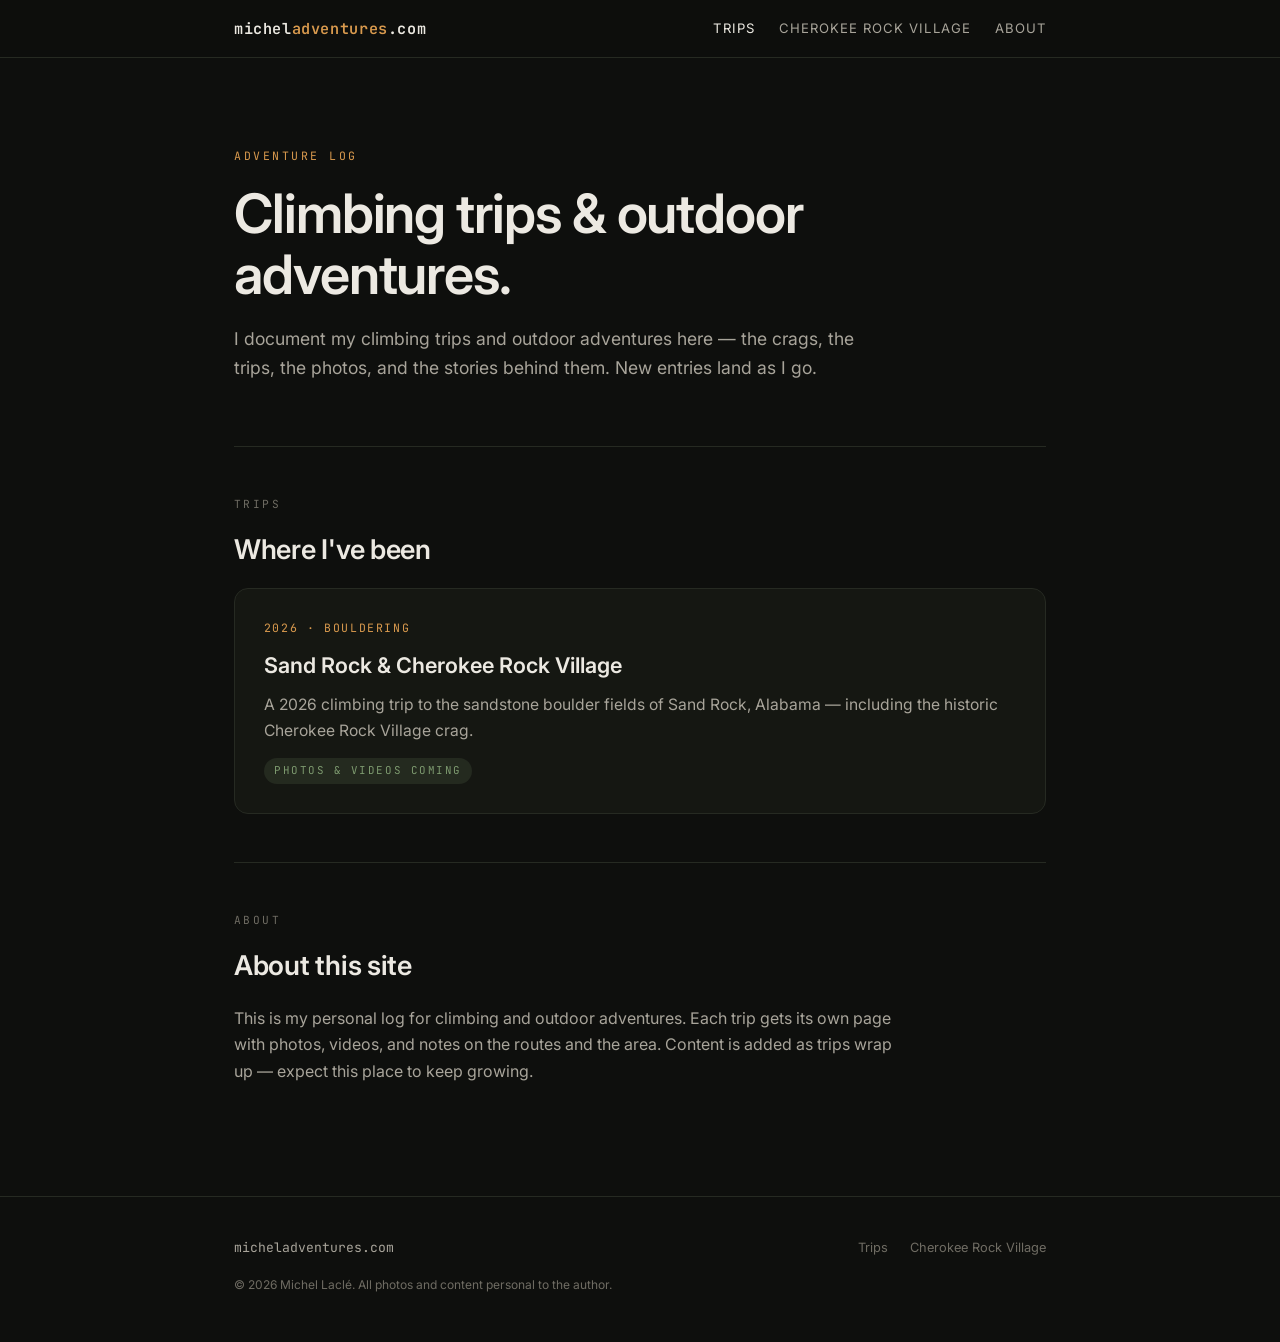
==== index.html @ b3f6b27d "feat: initialize micheladventures.com — personal climbing & outdoor adventure log" ====
<!DOCTYPE html>
<html lang="en">
<head>
    <meta charset="UTF-8">
    <meta name="viewport" content="width=device-width, initial-scale=1.0">
    <title>Michel Adventures — Climbing Trips &amp; Outdoor Adventures</title>
    <meta name="description" content="The adventure log of Michel Laclé: climbing trips, rock crags, and outdoor expeditions — photos, videos, and trip reports from the places I've been.">

    <!-- Open Graph -->
    <meta property="og:type" content="website">
    <meta property="og:site_name" content="Michel Adventures">
    <meta property="og:locale" content="en_US">
    <meta property="og:title" content="Michel Adventures — Climbing Trips &amp; Outdoor Adventures">
    <meta property="og:description" content="Climbing trips, rock crags, and outdoor expeditions — photos, videos, and trip reports.">
    <meta property="og:url" content="https://micheladventures.com/">

    <!-- Twitter Card -->
    <meta name="twitter:card" content="summary_large_image">
    <meta name="twitter:title" content="Michel Adventures — Climbing Trips &amp; Outdoor Adventures">
    <meta name="twitter:description" content="Climbing trips, rock crags, and outdoor expeditions — photos, videos, and trip reports.">

    <!-- Canonical -->
    <link rel="canonical" href="https://micheladventures.com/">

    <!-- Fonts -->
    <link rel="preconnect" href="https://fonts.googleapis.com">
    <link rel="preconnect" href="https://fonts.gstatic.com" crossorigin>
    <link href="https://fonts.googleapis.com/css2?family=Inter:wght@300;400;500;600&family=JetBrains+Mono:wght@400;500;600&display=swap" rel="stylesheet">

    <link rel="stylesheet" href="assets/css/site.css">
</head>
<body>
    <header class="site-header">
        <div class="wrap">
            <a class="brand" href="/">michel<span class="accent">adventures</span>.com</a>
            <button class="menu-btn" aria-label="Toggle menu">&#9776;</button>
            <nav class="site-nav">
                <a href="/#trips" class="active">Trips</a>
                <a href="/trips/cherokee-rock-village.html">Cherokee Rock Village</a>
                <a href="/">About</a>
            </nav>
        </div>
    </header>

    <main class="wrap">
        <section class="hero">
            <span class="kicker">Adventure log</span>
            <h1>Climbing trips &amp; outdoor adventures.</h1>
            <p class="lead">I document my climbing trips and outdoor adventures here — the crags, the trips, the photos, and the stories behind them. New entries land as I go.</p>
        </section>

        <section class="block" id="trips">
            <span class="section-label">Trips</span>
            <h2>Where I've been</h2>
            <div class="trip-grid">
                <!-- TRIP CARD: new trips get added above this marker, newest first -->
                <a class="trip-card" href="/trips/cherokee-rock-village.html">
                    <div class="trip-meta">2026 &middot; Bouldering</div>
                    <h3>Sand Rock &amp; Cherokee Rock Village</h3>
                    <p class="desc">A 2026 climbing trip to the sandstone boulder fields of Sand Rock, Alabama — including the historic Cherokee Rock Village crag.</p>
                    <span class="status">Photos &amp; videos coming</span>
                </a>
            </div>
        </section>

        <section class="block" id="about">
            <span class="section-label">About</span>
            <h2>About this site</h2>
            <p class="body">This is my personal log for climbing and outdoor adventures. Each trip gets its own page with photos, videos, and notes on the routes and the area. Content is added as trips wrap up — expect this place to keep growing.</p>
        </section>
    </main>

    <footer class="site-footer">
        <div class="wrap">
            <div class="foot-brand">micheladventures.com</div>
            <div class="foot-links">
                <a href="/#trips">Trips</a>
                <a href="/trips/cherokee-rock-village.html">Cherokee Rock Village</a>
            </div>
        </div>
        <div class="wrap">
            <p class="copyright">&copy; 2026 Michel Lacl&eacute;. All photos and content personal to the author.</p>
        </div>
    </footer>

    <script>
    const menuBtn = document.querySelector('.menu-btn');
    const siteNav = document.querySelector('.site-nav');
    if (menuBtn && siteNav) {
        menuBtn.addEventListener('click', () => siteNav.classList.toggle('open'));
        siteNav.querySelectorAll('a').forEach(a => a.addEventListener('click', () => siteNav.classList.remove('open')));
    }
    </script>
</body>
</html>
---- assets/css/site.css ----
/* Michel Adventures — shared design system */
:root {
    --bg: #0e0f0d;
    --surface: #151712;
    --surface-2: #1b1e18;
    --text: #ece9e2;
    --text-secondary: #a8a49a;
    --text-tertiary: #6f6c63;
    --border: #262a22;
    --accent: #d99a4e;
    --accent-dim: rgba(217, 154, 78, 0.14);
    --accent-ink: #15100a;
    --green: #7d9a6f;
    --green-dim: rgba(125, 154, 111, 0.14);
}

* { margin: 0; padding: 0; box-sizing: border-box; }

html { scroll-behavior: smooth; }

body {
    font-family: 'Inter', -apple-system, BlinkMacSystemFont, sans-serif;
    font-size: 16px;
    line-height: 1.65;
    color: var(--text);
    background-color: var(--bg);
    -webkit-font-smoothing: antialiased;
}

.wrap { max-width: 860px; margin: 0 auto; padding: 0 1.5rem; }

/* Header */
.site-header {
    position: sticky; top: 0; z-index: 50;
    background: rgba(14, 15, 13, 0.88);
    backdrop-filter: blur(10px);
    border-bottom: 1px solid var(--border);
}
.site-header .wrap {
    display: flex; justify-content: space-between; align-items: center;
    padding-top: 1rem; padding-bottom: 1rem;
}
.brand {
    font-family: 'JetBrains Mono', monospace;
    font-weight: 600; font-size: 0.95rem; letter-spacing: 0.04em;
    color: var(--text); text-decoration: none;
}
.brand .accent { color: var(--accent); }
.site-nav { display: flex; gap: 1.5rem; align-items: center; }
.site-nav a {
    font-size: 0.82rem; letter-spacing: 0.08em; text-transform: uppercase;
    color: var(--text-secondary); text-decoration: none;
}
.site-nav a:hover, .site-nav a.active { color: var(--text); }
.menu-btn {
    display: none; background: none; border: 1px solid var(--border);
    color: var(--text); font-size: 1.2rem; padding: 0.15rem 0.6rem; border-radius: 6px;
    cursor: pointer;
}
@media (max-width: 640px) {
    .site-nav {
        display: none; position: absolute; top: 100%; left: 0; right: 0;
        flex-direction: column; gap: 0; background: var(--surface);
        border-bottom: 1px solid var(--border); padding: 0.5rem 0;
    }
    .site-nav.open { display: flex; }
    .site-nav a { padding: 0.8rem 1.5rem; }
    .menu-btn { display: block; }
}

/* Hero */
.hero { padding: 5.5rem 0 4rem; }
.kicker {
    font-family: 'JetBrains Mono', monospace;
    font-size: 0.72rem; letter-spacing: 0.22em; text-transform: uppercase;
    color: var(--accent); display: block; margin-bottom: 1.1rem;
}
.hero h1 {
    font-size: clamp(2.1rem, 6vw, 3.4rem); font-weight: 600;
    line-height: 1.12; letter-spacing: -0.02em; margin-bottom: 1.2rem;
}
.lead { font-size: 1.1rem; color: var(--text-secondary); max-width: 60ch; }

/* Sections */
section.block { padding: 3rem 0; border-top: 1px solid var(--border); }
section.block:first-of-type { border-top: none; }
.section-label {
    font-family: 'JetBrains Mono', monospace;
    font-size: 0.7rem; letter-spacing: 0.22em; text-transform: uppercase;
    color: var(--text-tertiary); display: block; margin-bottom: 0.9rem;
}
h2 { font-size: 1.7rem; font-weight: 600; letter-spacing: -0.01em; margin-bottom: 1rem; }
p.body { color: var(--text-secondary); max-width: 68ch; }
p.body + p.body { margin-top: 1rem; }

/* Trip cards */
.trip-card {
    display: block; text-decoration: none; color: inherit;
    border: 1px solid var(--border); border-radius: 14px;
    background: var(--surface); padding: 1.8rem;
    transition: border-color 0.15s ease, transform 0.15s ease;
}
.trip-card:hover { border-color: var(--accent); transform: translateY(-2px); }
.trip-grid { display: grid; gap: 1rem; }
.trip-meta {
    font-family: 'JetBrains Mono', monospace;
    font-size: 0.72rem; letter-spacing: 0.14em; text-transform: uppercase;
    color: var(--accent); margin-bottom: 0.7rem;
}
.trip-card h3 { font-size: 1.35rem; font-weight: 600; margin-bottom: 0.5rem; }
.trip-card .desc { color: var(--text-secondary); font-size: 0.98rem; }
.trip-card .status {
    display: inline-block; margin-top: 0.9rem;
    font-family: 'JetBrains Mono', monospace; font-size: 0.68rem;
    letter-spacing: 0.14em; text-transform: uppercase;
    color: var(--green); background: var(--green-dim);
    padding: 0.25rem 0.65rem; border-radius: 999px;
}

/* Trip page */
.trip-hero { padding: 4.5rem 0 2.5rem; }
.trip-hero .place { color: var(--text-secondary); font-size: 1.05rem; margin-top: 0.8rem; }

.facts { display: grid; grid-template-columns: repeat(auto-fit, minmax(180px, 1fr)); gap: 1rem; }
.fact {
    border: 1px solid var(--border); border-radius: 12px;
    background: var(--surface); padding: 1.1rem 1.2rem;
}
.fact .k {
    font-family: 'JetBrains Mono', monospace; font-size: 0.65rem;
    letter-spacing: 0.18em; text-transform: uppercase; color: var(--text-tertiary);
    display: block; margin-bottom: 0.35rem;
}
.fact .v { font-size: 0.98rem; font-weight: 500; }

/* Gallery */
.gallery {
    display: grid; grid-template-columns: repeat(auto-fill, minmax(240px, 1fr));
    gap: 0.8rem;
}
.gallery img {
    width: 100%; aspect-ratio: 4 / 3; object-fit: cover;
    border-radius: 10px; border: 1px solid var(--border); display: block;
}
.empty-state {
    border: 1px dashed var(--border); border-radius: 12px;
    padding: 2.2rem 1.5rem; text-align: center;
    color: var(--text-tertiary); font-size: 0.95rem;
    background: var(--surface);
}
.empty-state .hint { font-size: 0.82rem; color: var(--text-tertiary); margin-top: 0.4rem; opacity: 0.8; }

/* Video grid */
.video-grid { display: grid; grid-template-columns: repeat(auto-fill, minmax(300px, 1fr)); gap: 1rem; }
.video-grid video, .video-grid iframe {
    width: 100%; aspect-ratio: 16 / 9; border-radius: 12px;
    border: 1px solid var(--border); background: var(--surface);
    display: block;
}

/* Back link */
.back-link {
    display: inline-block; margin-bottom: 2rem;
    font-family: 'JetBrains Mono', monospace; font-size: 0.72rem;
    letter-spacing: 0.16em; text-transform: uppercase;
    color: var(--text-tertiary); text-decoration: none;
}
.back-link:hover { color: var(--accent); }

/* Footer */
.site-footer { border-top: 1px solid var(--border); margin-top: 4rem; padding: 2.5rem 0 3rem; }
.site-footer .wrap { display: flex; justify-content: space-between; align-items: center; gap: 1rem; flex-wrap: wrap; }
.site-footer .foot-brand { font-family: 'JetBrains Mono', monospace; font-size: 0.82rem; color: var(--text-secondary); }
.site-footer .foot-links { display: flex; gap: 1.4rem; }
.site-footer .foot-links a { font-size: 0.8rem; color: var(--text-tertiary); text-decoration: none; }
.site-footer .foot-links a:hover { color: var(--text); }
.copyright { font-size: 0.75rem; color: var(--text-tertiary); margin-top: 1rem; }
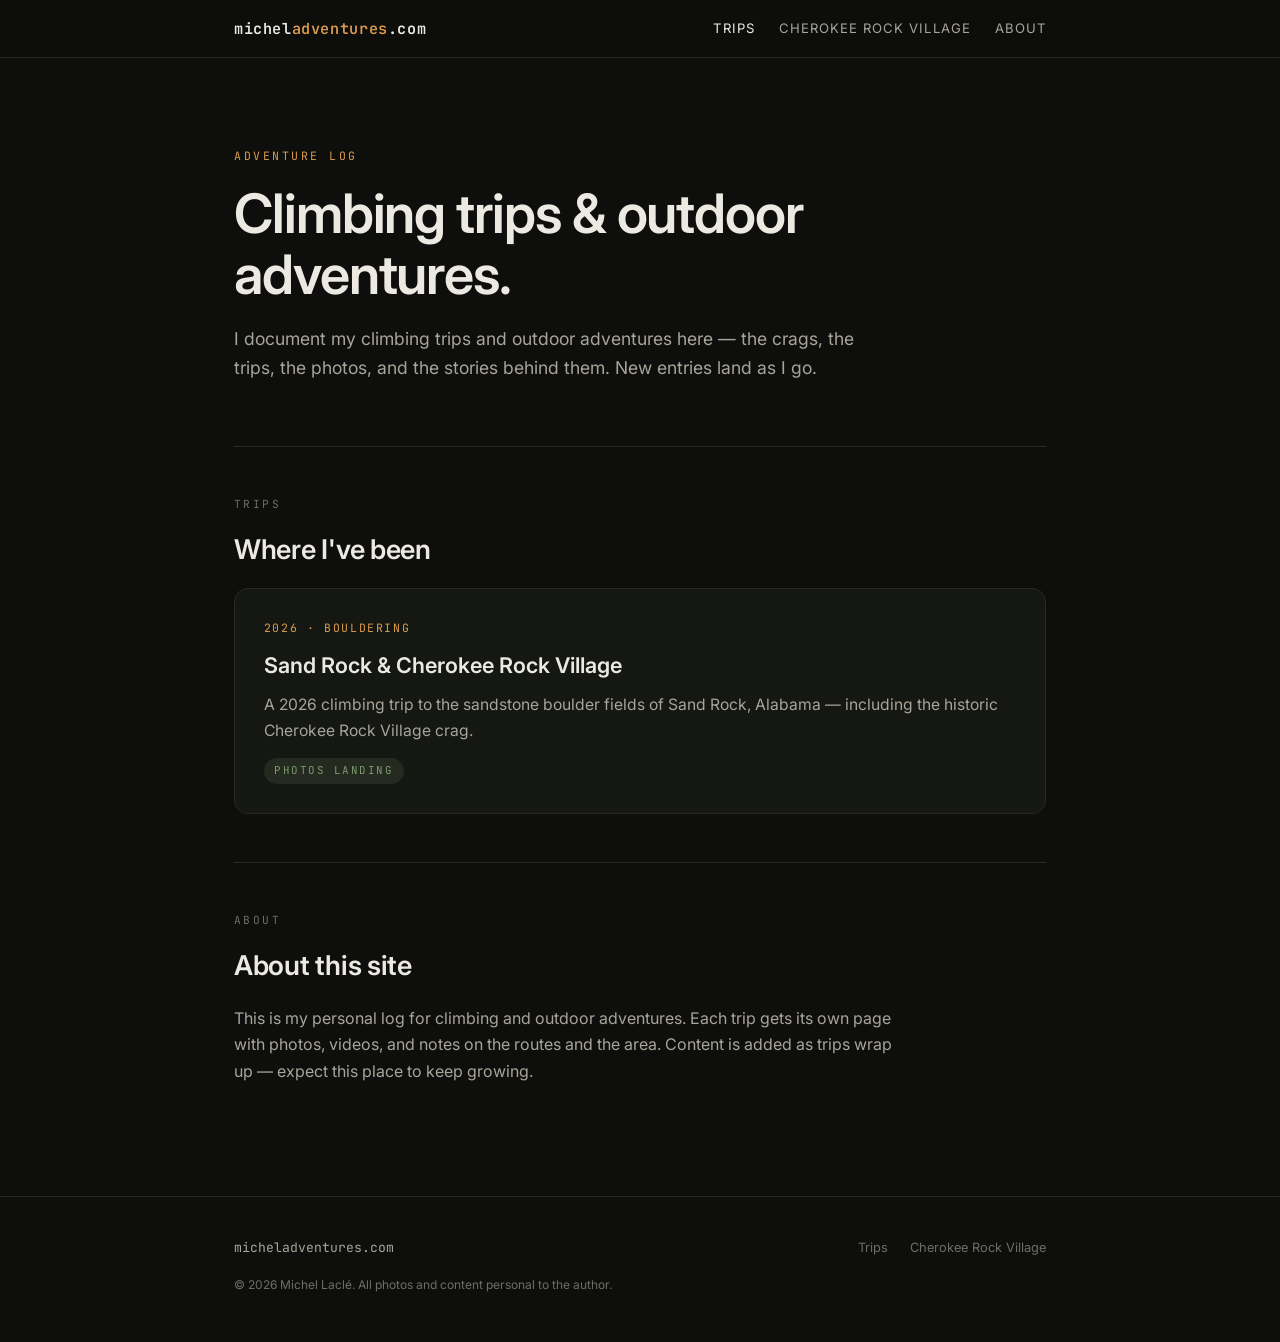
==== commit cef90526: "feat: add first photo (headlamp selfie) to Cherokee Rock Village trip page" ====
--- a/index.html
+++ b/index.html
@@ -58,7 +58,7 @@
                     <div class="trip-meta">2026 &middot; Bouldering</div>
                     <h3>Sand Rock &amp; Cherokee Rock Village</h3>
                     <p class="desc">A 2026 climbing trip to the sandstone boulder fields of Sand Rock, Alabama — including the historic Cherokee Rock Village crag.</p>
-                    <span class="status">Photos &amp; videos coming</span>
+                    <span class="status">Photos landing</span>
                 </a>
             </div>
         </section>
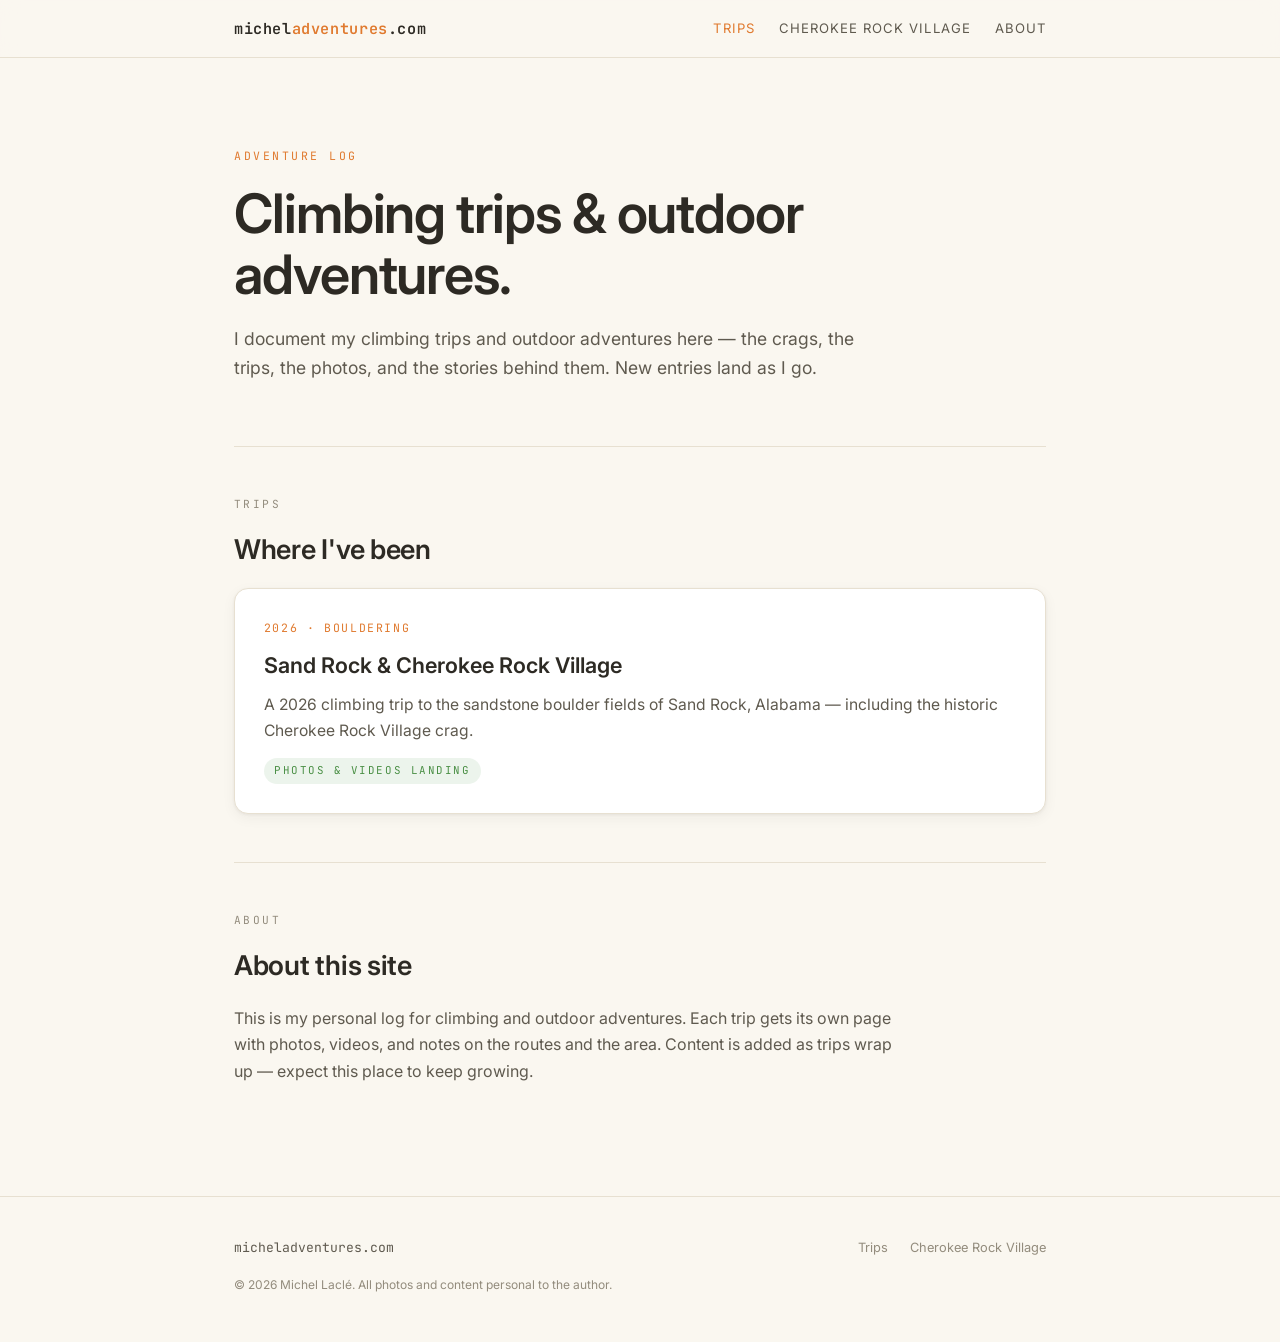
==== commit 932f60c7: "feat: light theme, add 2 photos + 9 video clips to Cherokee Rock Village trip" ====
--- a/index.html
+++ b/index.html
@@ -58,7 +58,7 @@
                     <div class="trip-meta">2026 &middot; Bouldering</div>
                     <h3>Sand Rock &amp; Cherokee Rock Village</h3>
                     <p class="desc">A 2026 climbing trip to the sandstone boulder fields of Sand Rock, Alabama — including the historic Cherokee Rock Village crag.</p>
-                    <span class="status">Photos landing</span>
+                    <span class="status">Photos &amp; videos landing</span>
                 </a>
             </div>
         </section>
--- a/assets/css/site.css
+++ b/assets/css/site.css
@@ -1,17 +1,18 @@
-/* Michel Adventures — shared design system */
+/* Michel Adventures — shared design system (light) */
 :root {
-    --bg: #0e0f0d;
-    --surface: #151712;
-    --surface-2: #1b1e18;
-    --text: #ece9e2;
-    --text-secondary: #a8a49a;
-    --text-tertiary: #6f6c63;
-    --border: #262a22;
-    --accent: #d99a4e;
-    --accent-dim: rgba(217, 154, 78, 0.14);
-    --accent-ink: #15100a;
-    --green: #7d9a6f;
-    --green-dim: rgba(125, 154, 111, 0.14);
+    --bg: #faf7f0;
+    --surface: #ffffff;
+    --surface-2: #f4efe4;
+    --text: #2d2a24;
+    --text-secondary: #5f5a4f;
+    --text-tertiary: #938c7d;
+    --border: #e7e0d1;
+    --accent: #e07a2f;
+    --accent-dim: rgba(224, 122, 47, 0.1);
+    --accent-ink: #ffffff;
+    --green: #4a8f45;
+    --green-dim: rgba(74, 143, 69, 0.1);
+    --shadow: 0 1px 3px rgba(45, 42, 36, 0.06), 0 4px 14px rgba(45, 42, 36, 0.05);
 }
 
 * { margin: 0; padding: 0; box-sizing: border-box; }
@@ -32,7 +33,7 @@
 /* Header */
 .site-header {
     position: sticky; top: 0; z-index: 50;
-    background: rgba(14, 15, 13, 0.88);
+    background: rgba(250, 247, 240, 0.9);
     backdrop-filter: blur(10px);
     border-bottom: 1px solid var(--border);
 }
@@ -51,9 +52,9 @@
     font-size: 0.82rem; letter-spacing: 0.08em; text-transform: uppercase;
     color: var(--text-secondary); text-decoration: none;
 }
-.site-nav a:hover, .site-nav a.active { color: var(--text); }
+.site-nav a:hover, .site-nav a.active { color: var(--accent); }
 .menu-btn {
-    display: none; background: none; border: 1px solid var(--border);
+    display: none; background: var(--surface); border: 1px solid var(--border);
     color: var(--text); font-size: 1.2rem; padding: 0.15rem 0.6rem; border-radius: 6px;
     cursor: pointer;
 }
@@ -98,9 +99,13 @@
     display: block; text-decoration: none; color: inherit;
     border: 1px solid var(--border); border-radius: 14px;
     background: var(--surface); padding: 1.8rem;
-    transition: border-color 0.15s ease, transform 0.15s ease;
+    box-shadow: var(--shadow);
+    transition: border-color 0.15s ease, transform 0.15s ease, box-shadow 0.15s ease;
 }
-.trip-card:hover { border-color: var(--accent); transform: translateY(-2px); }
+.trip-card:hover {
+    border-color: var(--accent); transform: translateY(-2px);
+    box-shadow: 0 2px 4px rgba(45, 42, 36, 0.06), 0 10px 24px rgba(224, 122, 47, 0.12);
+}
 .trip-grid { display: grid; gap: 1rem; }
 .trip-meta {
     font-family: 'JetBrains Mono', monospace;
@@ -125,6 +130,7 @@
 .fact {
     border: 1px solid var(--border); border-radius: 12px;
     background: var(--surface); padding: 1.1rem 1.2rem;
+    box-shadow: var(--shadow);
 }
 .fact .k {
     font-family: 'JetBrains Mono', monospace; font-size: 0.65rem;
@@ -141,6 +147,7 @@
 .gallery img {
     width: 100%; aspect-ratio: 4 / 3; object-fit: cover;
     border-radius: 10px; border: 1px solid var(--border); display: block;
+    box-shadow: var(--shadow);
 }
 .empty-state {
     border: 1px dashed var(--border); border-radius: 12px;
@@ -150,9 +157,19 @@
 }
 .empty-state .hint { font-size: 0.82rem; color: var(--text-tertiary); margin-top: 0.4rem; opacity: 0.8; }
 
-/* Video grid */
-.video-grid { display: grid; grid-template-columns: repeat(auto-fill, minmax(300px, 1fr)); gap: 1rem; }
-.video-grid video, .video-grid iframe {
+/* Video grid — portrait phone clips */
+.video-grid { display: grid; grid-template-columns: repeat(auto-fill, minmax(210px, 1fr)); gap: 1rem; }
+.video-card { margin: 0; }
+.video-card video {
+    width: 100%; aspect-ratio: 9 / 16; object-fit: cover; border-radius: 12px;
+    border: 1px solid var(--border); background: var(--surface-2);
+    display: block; box-shadow: var(--shadow);
+}
+.video-card figcaption {
+    margin-top: 0.55rem; font-size: 0.82rem; color: var(--text-secondary);
+    text-align: center;
+}
+.video-card iframe {
     width: 100%; aspect-ratio: 16 / 9; border-radius: 12px;
     border: 1px solid var(--border); background: var(--surface);
     display: block;
@@ -173,5 +190,5 @@
 .site-footer .foot-brand { font-family: 'JetBrains Mono', monospace; font-size: 0.82rem; color: var(--text-secondary); }
 .site-footer .foot-links { display: flex; gap: 1.4rem; }
 .site-footer .foot-links a { font-size: 0.8rem; color: var(--text-tertiary); text-decoration: none; }
-.site-footer .foot-links a:hover { color: var(--text); }
+.site-footer .foot-links a:hover { color: var(--accent); }
 .copyright { font-size: 0.75rem; color: var(--text-tertiary); margin-top: 1rem; }
